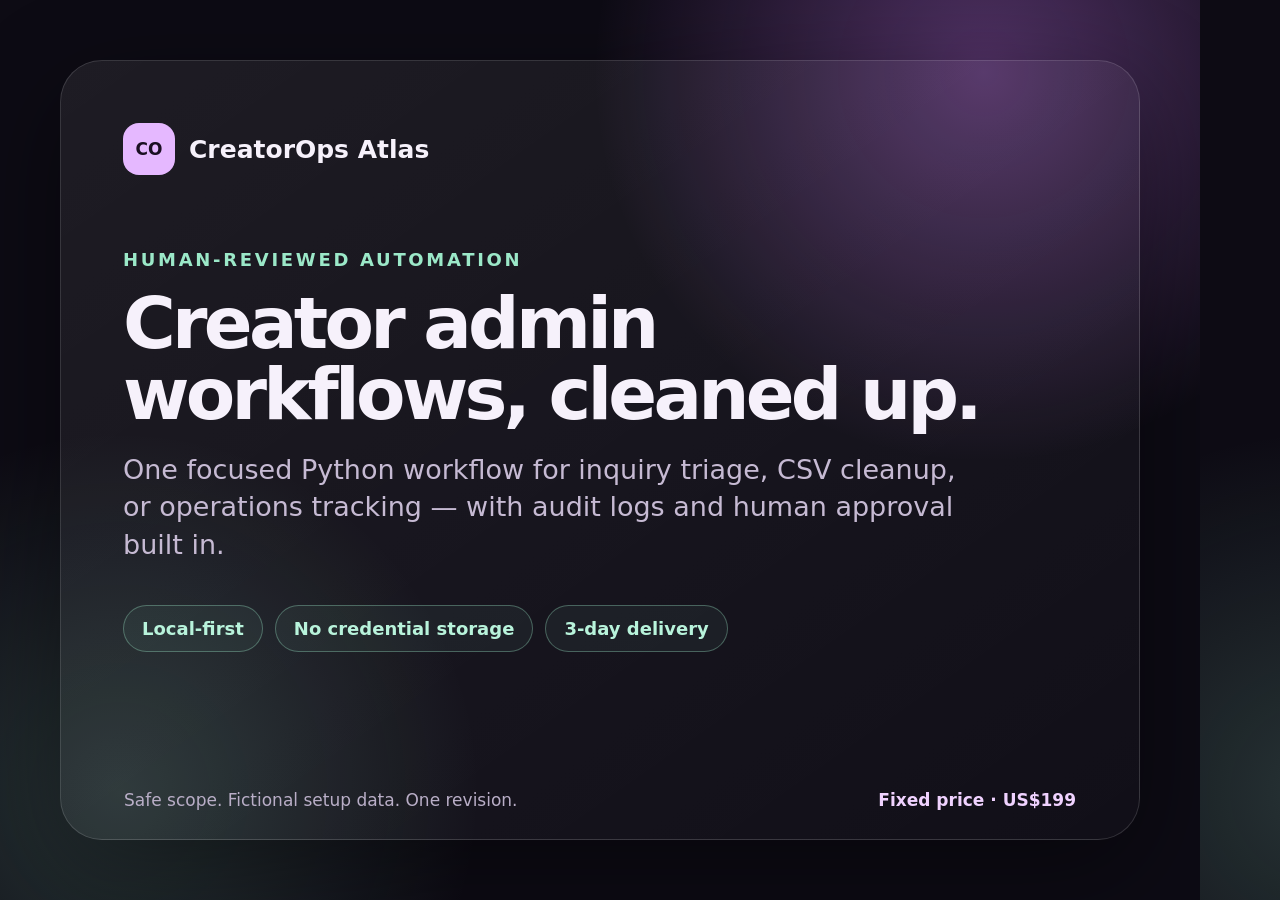
==== assets/freelancer-service-cover.html @ 835ae170 "link landing page to fixed-price service" ====
<!doctype html>
<html lang="en">
<head>
  <meta charset="utf-8">
  <meta name="viewport" content="width=device-width, initial-scale=1">
  <title>CreatorOps Atlas Service Cover</title>
  <style>
    * { box-sizing: border-box; }
    html, body { width: 1200px; height: 900px; margin: 0; overflow: hidden; }
    body {
      position: relative;
      display: grid;
      place-items: center;
      color: #f6f1fb;
      background:
        radial-gradient(circle at 82% 8%, rgba(200,117,244,.36), transparent 390px),
        radial-gradient(circle at 10% 88%, rgba(155,232,200,.18), transparent 360px),
        #0d0b14;
      font-family: Inter, ui-sans-serif, system-ui, -apple-system, BlinkMacSystemFont, "Segoe UI", sans-serif;
    }
    .frame {
      width: 1080px;
      height: 780px;
      padding: 62px;
      border: 1px solid rgba(255,255,255,.14);
      border-radius: 42px;
      background: linear-gradient(145deg, rgba(255,255,255,.07), rgba(255,255,255,.02));
      box-shadow: 0 30px 100px rgba(0,0,0,.4);
    }
    .brand { display: flex; align-items: center; gap: 14px; font-weight: 850; font-size: 25px; }
    .mark { display: grid; place-items: center; width: 52px; height: 52px; border-radius: 16px; color: #1a0f22; background: #e5b8ff; font-size: 17px; }
    .eyebrow { margin-top: 74px; color: #9be8c8; font-size: 18px; font-weight: 850; letter-spacing: .15em; text-transform: uppercase; }
    h1 { max-width: 900px; margin: 18px 0 22px; font-size: 72px; line-height: .98; letter-spacing: -.052em; }
    .lead { max-width: 860px; margin: 0; color: #c6bad3; font-size: 27px; line-height: 1.38; }
    .chips { display: flex; gap: 12px; margin-top: 42px; }
    .chip { padding: 12px 18px; border: 1px solid rgba(155,232,200,.34); border-radius: 999px; color: #b8f3db; font-size: 18px; font-weight: 760; background: rgba(155,232,200,.06); }
    .footer { position: absolute; left: 124px; right: 124px; bottom: 90px; display: flex; justify-content: space-between; color: #b9aec7; font-size: 17px; }
    .price { color: #f0d2ff; font-weight: 850; }
  </style>
</head>
<body>
  <main class="frame">
    <div class="brand"><span class="mark">CO</span> CreatorOps Atlas</div>
    <div class="eyebrow">Human-reviewed automation</div>
    <h1>Creator admin workflows, cleaned up.</h1>
    <p class="lead">One focused Python workflow for inquiry triage, CSV cleanup, or operations tracking — with audit logs and human approval built in.</p>
    <div class="chips">
      <span class="chip">Local-first</span>
      <span class="chip">No credential storage</span>
      <span class="chip">3-day delivery</span>
    </div>
  </main>
  <div class="footer"><span>Safe scope. Fictional setup data. One revision.</span><span class="price">Fixed price · US$199</span></div>
</body>
</html>
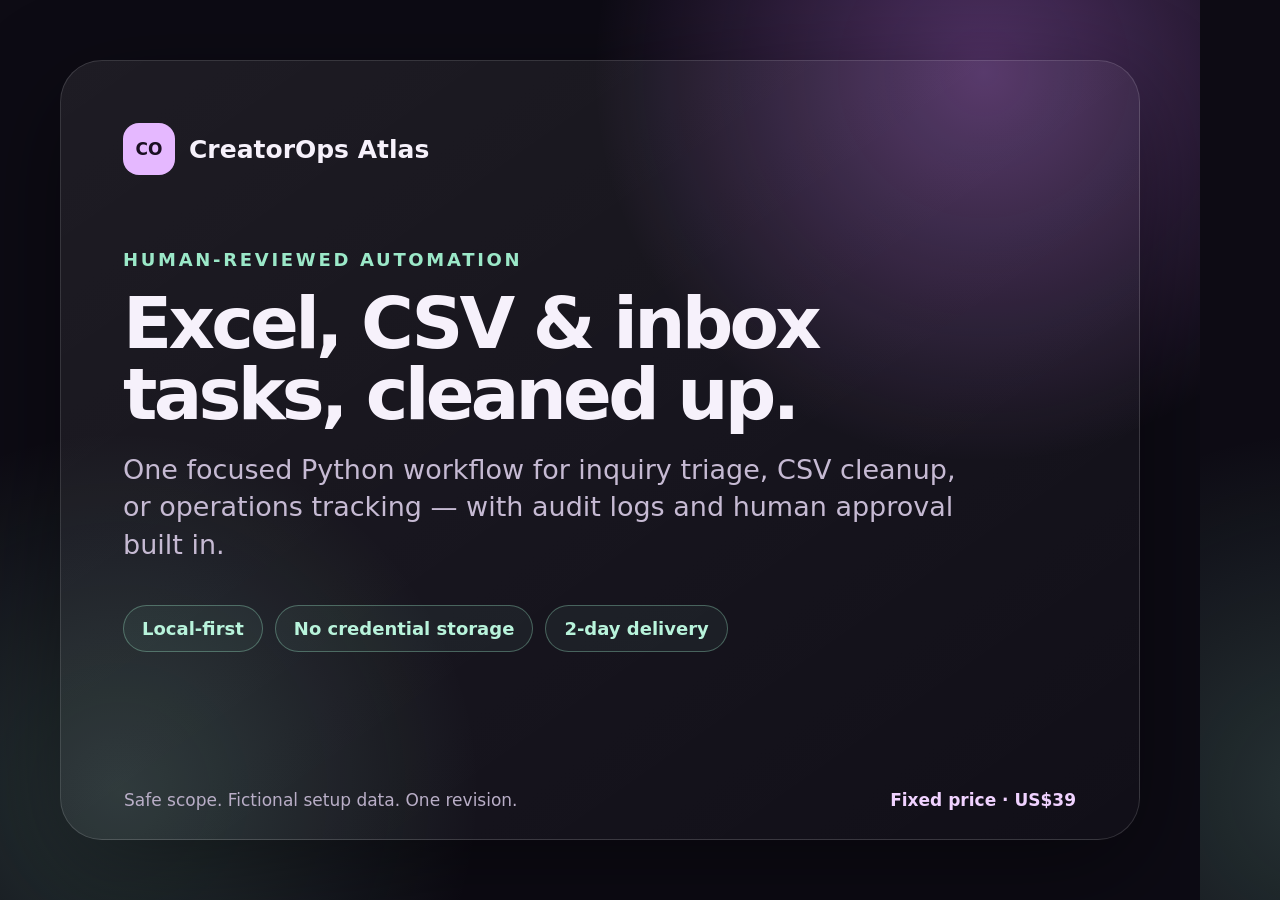
==== commit 9786b6e3: "align landing page with entry service" ====
--- a/assets/freelancer-service-cover.html
+++ b/assets/freelancer-service-cover.html
@@ -42,14 +42,14 @@
   <main class="frame">
     <div class="brand"><span class="mark">CO</span> CreatorOps Atlas</div>
     <div class="eyebrow">Human-reviewed automation</div>
-    <h1>Creator admin workflows, cleaned up.</h1>
+    <h1>Excel, CSV &amp; inbox tasks, cleaned up.</h1>
     <p class="lead">One focused Python workflow for inquiry triage, CSV cleanup, or operations tracking — with audit logs and human approval built in.</p>
     <div class="chips">
       <span class="chip">Local-first</span>
       <span class="chip">No credential storage</span>
-      <span class="chip">3-day delivery</span>
+      <span class="chip">2-day delivery</span>
     </div>
   </main>
-  <div class="footer"><span>Safe scope. Fictional setup data. One revision.</span><span class="price">Fixed price · US$199</span></div>
+  <div class="footer"><span>Safe scope. Fictional setup data. One revision.</span><span class="price">Fixed price · US$39</span></div>
 </body>
 </html>
